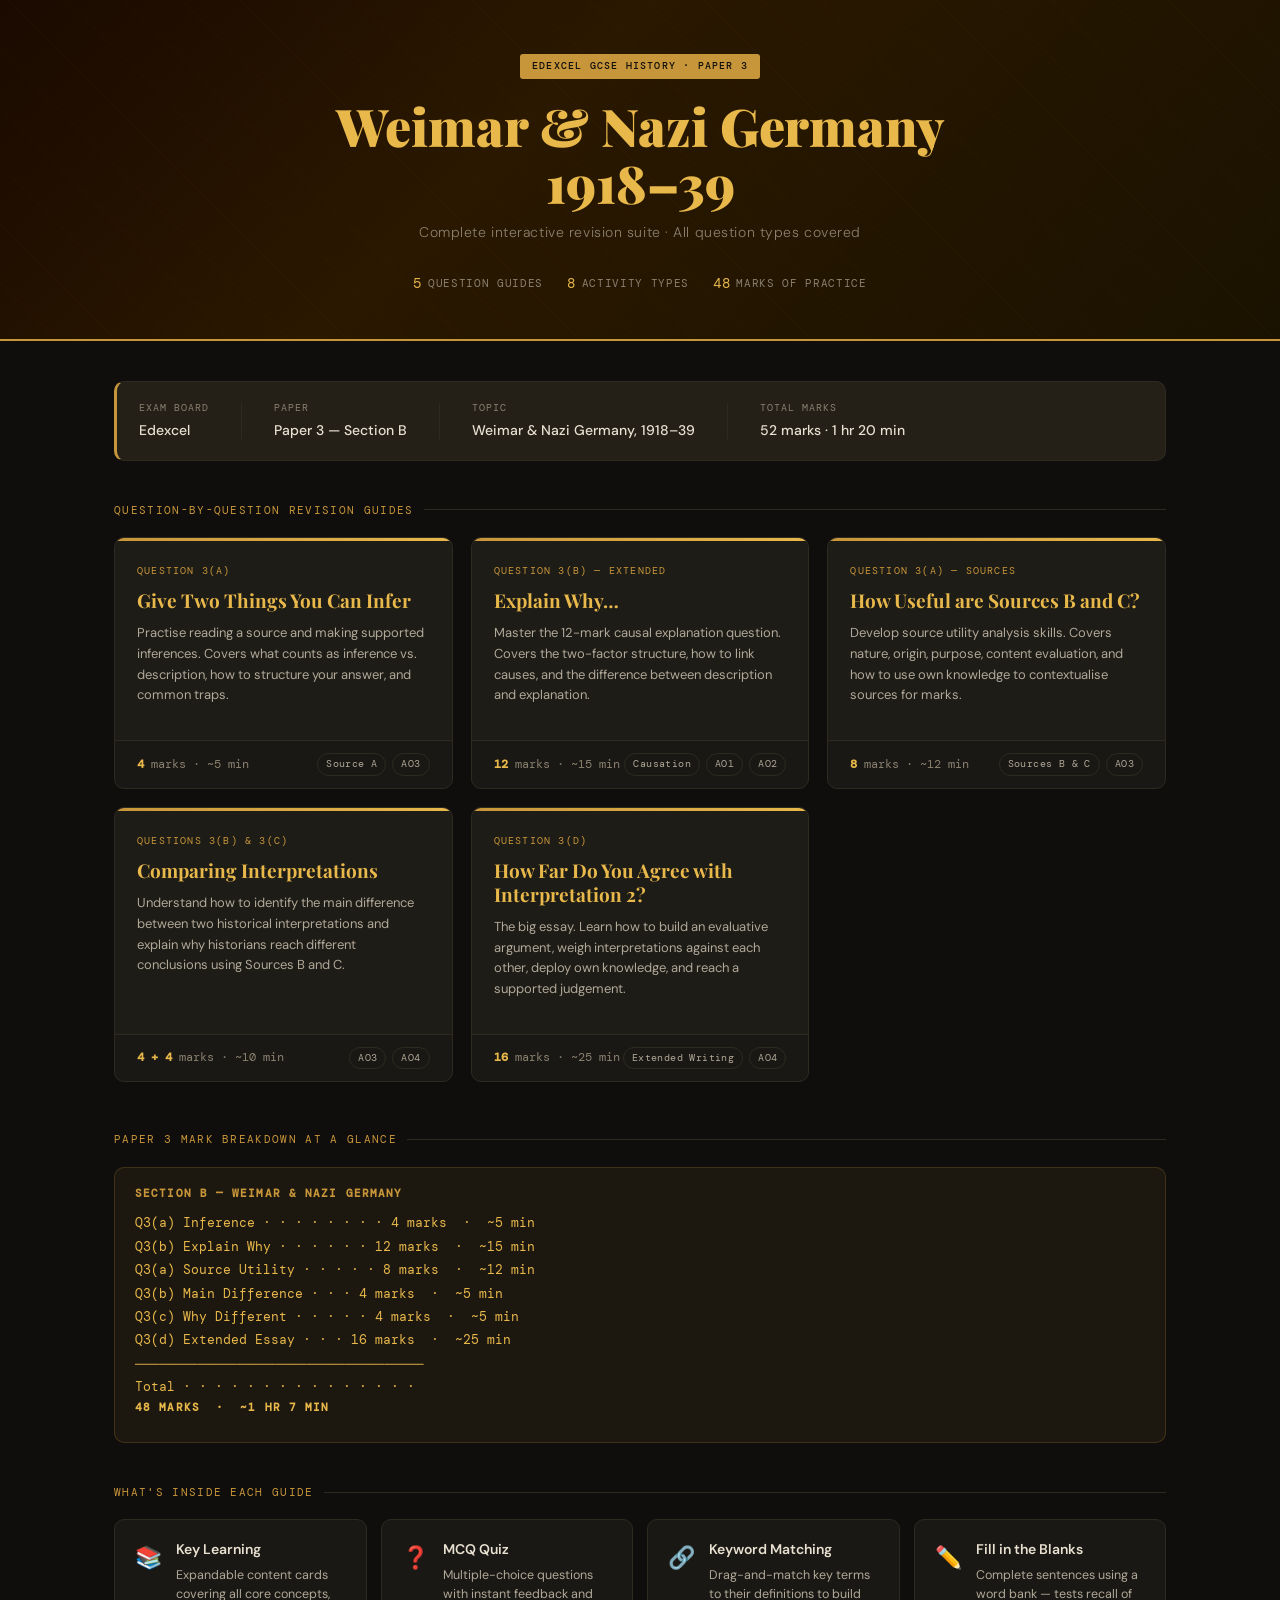
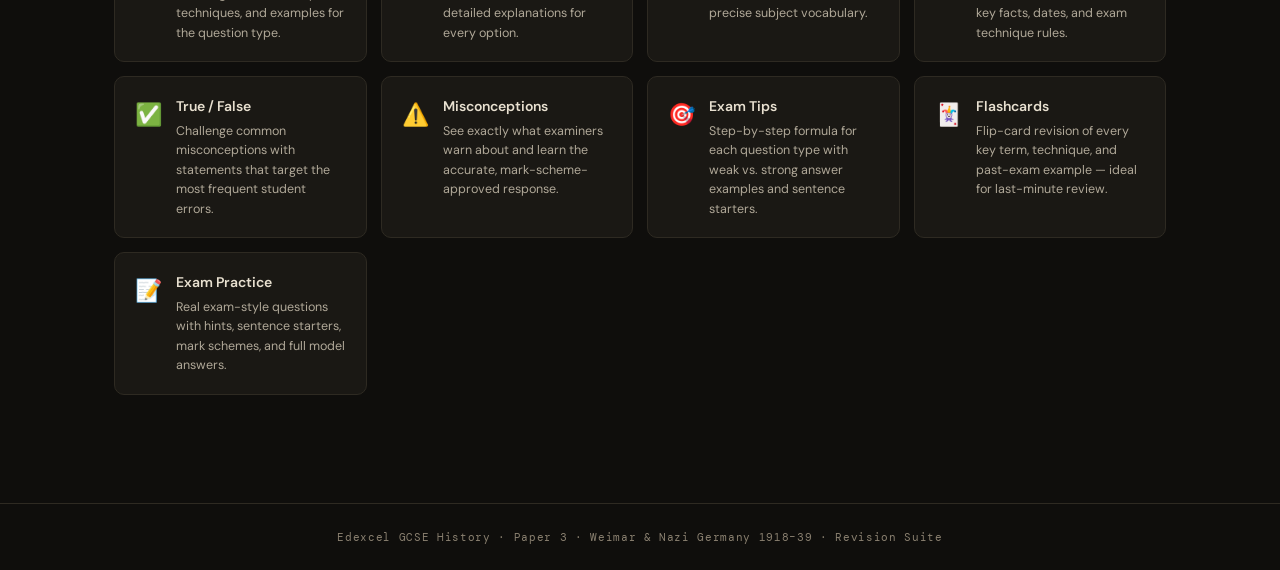
==== index.html @ b68b4e18 "initial" ====
<!doctype html>
<html lang="en">
<head>
  <meta charset="UTF-8" />
  <meta name="viewport" content="width=device-width, initial-scale=1.0" />
  <title>Weimar &amp; Nazi Germany — Revision Hub</title>
  <link rel="preconnect" href="https://fonts.googleapis.com" />
  <link rel="preconnect" href="https://fonts.gstatic.com" crossorigin />
  <link href="https://fonts.googleapis.com/css2?family=DM+Mono:wght@400;500&family=DM+Sans:wght@300;400;500;600&family=Playfair+Display:wght@700;900&display=swap" rel="stylesheet" />
  <style>
    /* ── CSS Variables (mirror stylesheet.css) ── */
    :root {
      --bg: #0f0e0c;
      --surface: #1a1814;
      --surface2: #242018;
      --border: #2e2a22;
      --accent: #c8963a;
      --accent2: #e8b84b;
      --red: #c84b31;
      --green: #2d7a4f;
      --mid: #8a8070;
      --text: #e8e0d0;
      --text-dim: #b0a898;
      --card-bg: #1e1c17;
      --radius: 10px;
      --shadow: 0 4px 24px rgba(0,0,0,.5);
    }

    *, *::before, *::after { box-sizing: border-box; margin: 0; padding: 0; }

    body {
      font-family: 'DM Sans', sans-serif;
      background: var(--bg);
      color: var(--text);
      min-height: 100vh;
      font-size: 15px;
      line-height: 1.65;
    }

    /* ── Hero Header ── */
    .hero {
      background: linear-gradient(135deg, #1a0a00 0%, #2a1800 40%, #1a1200 100%);
      border-bottom: 2px solid var(--accent);
      padding: 52px 40px 44px;
      position: relative;
      overflow: hidden;
      text-align: center;
    }

    .hero::before {
      content: '';
      position: absolute;
      inset: 0;
      background: repeating-linear-gradient(45deg, transparent, transparent 40px,
        rgba(200,150,58,.03) 40px, rgba(200,150,58,.03) 41px);
      pointer-events: none;
    }

    .hero::after {
      content: '';
      position: absolute;
      bottom: -1px;
      left: 0; right: 0;
      height: 1px;
      background: linear-gradient(90deg, transparent, var(--accent), transparent);
    }

    .hero-badge {
      display: inline-block;
      background: var(--accent);
      color: #0f0e0c;
      font-family: 'DM Mono', monospace;
      font-size: 10px;
      font-weight: 500;
      letter-spacing: .12em;
      text-transform: uppercase;
      padding: 4px 12px;
      border-radius: 3px;
      margin-bottom: 18px;
      position: relative;
    }

    .hero h1 {
      font-family: 'Playfair Display', serif;
      font-size: clamp(28px, 5vw, 52px);
      font-weight: 900;
      color: var(--accent2);
      line-height: 1.1;
      margin-bottom: 10px;
      position: relative;
    }

    .hero-sub {
      color: var(--mid);
      font-size: 14px;
      font-weight: 300;
      letter-spacing: .04em;
      position: relative;
      margin-bottom: 28px;
    }

    .hero-meta {
      display: flex;
      gap: 24px;
      justify-content: center;
      flex-wrap: wrap;
      position: relative;
    }

    .hero-stat {
      display: flex;
      align-items: center;
      gap: 6px;
      font-family: 'DM Mono', monospace;
      font-size: 11px;
      color: var(--mid);
      letter-spacing: .06em;
      text-transform: uppercase;
    }

    .hero-stat span:first-child {
      color: var(--accent2);
      font-size: 14px;
    }

    /* ── Main ── */
    main {
      max-width: 1100px;
      margin: 0 auto;
      padding: 40px 24px 60px;
    }

    /* ── Section label ── */
    .section-label {
      font-family: 'DM Mono', monospace;
      font-size: 11px;
      color: var(--accent);
      letter-spacing: .12em;
      text-transform: uppercase;
      margin-bottom: 18px;
      display: flex;
      align-items: center;
      gap: 10px;
    }

    .section-label::after {
      content: '';
      flex: 1;
      height: 1px;
      background: var(--border);
    }

    /* ── Question Cards Grid ── */
    .q-grid {
      display: grid;
      grid-template-columns: repeat(auto-fill, minmax(300px, 1fr));
      gap: 18px;
      margin-bottom: 48px;
    }

    .q-card {
      background: var(--card-bg);
      border: 1px solid var(--border);
      border-radius: var(--radius);
      overflow: hidden;
      text-decoration: none;
      color: inherit;
      display: flex;
      flex-direction: column;
      transition: border-color .2s, transform .15s, box-shadow .2s;
      position: relative;
    }

    .q-card:hover {
      border-color: var(--accent);
      transform: translateY(-3px);
      box-shadow: 0 8px 32px rgba(0,0,0,.4);
    }

    .q-card-accent {
      height: 3px;
      background: linear-gradient(90deg, var(--accent), var(--accent2));
    }

    .q-card-body {
      padding: 22px 22px 18px;
      flex: 1;
      display: flex;
      flex-direction: column;
    }

    .q-card-number {
      font-family: 'DM Mono', monospace;
      font-size: 10px;
      letter-spacing: .12em;
      text-transform: uppercase;
      color: var(--accent);
      margin-bottom: 10px;
    }

    .q-card-title {
      font-family: 'Playfair Display', serif;
      font-size: 19px;
      font-weight: 700;
      color: var(--accent2);
      line-height: 1.25;
      margin-bottom: 10px;
    }

    .q-card-desc {
      font-size: 13px;
      color: var(--text-dim);
      line-height: 1.6;
      flex: 1;
      margin-bottom: 16px;
    }

    .q-card-footer {
      display: flex;
      align-items: center;
      justify-content: space-between;
      padding: 12px 22px;
      border-top: 1px solid var(--border);
      background: rgba(0,0,0,.15);
    }

    .q-card-marks {
      font-family: 'DM Mono', monospace;
      font-size: 12px;
      color: var(--mid);
    }

    .q-card-marks strong {
      color: var(--accent2);
    }

    .q-card-tags {
      display: flex;
      gap: 6px;
      flex-wrap: wrap;
    }

    .tag {
      font-family: 'DM Mono', monospace;
      font-size: 10px;
      padding: 2px 8px;
      border-radius: 20px;
      border: 1px solid var(--border);
      color: var(--text-dim);
      letter-spacing: .04em;
    }

    .q-card-arrow {
      position: absolute;
      bottom: 14px;
      right: 20px;
      font-size: 18px;
      color: var(--accent);
      opacity: 0;
      transition: opacity .2s, transform .2s;
    }

    .q-card:hover .q-card-arrow {
      opacity: 1;
      transform: translateX(3px);
    }

    /* ── How to Use Section ── */
    .how-grid {
      display: grid;
      grid-template-columns: repeat(auto-fill, minmax(220px, 1fr));
      gap: 14px;
      margin-bottom: 48px;
    }

    .how-card {
      background: var(--surface);
      border: 1px solid var(--border);
      border-radius: var(--radius);
      padding: 18px 20px;
      display: flex;
      gap: 14px;
      align-items: flex-start;
    }

    .how-icon {
      font-size: 22px;
      flex-shrink: 0;
      margin-top: 2px;
    }

    .how-label {
      font-weight: 600;
      font-size: 14px;
      color: var(--text);
      margin-bottom: 4px;
    }

    .how-desc {
      font-size: 12.5px;
      color: var(--text-dim);
      line-height: 1.55;
    }

    /* ── Paper info banner ── */
    .paper-banner {
      background: var(--surface2);
      border: 1px solid var(--border);
      border-left: 3px solid var(--accent);
      border-radius: var(--radius);
      padding: 18px 22px;
      margin-bottom: 40px;
      display: flex;
      gap: 32px;
      flex-wrap: wrap;
      align-items: center;
    }

    .paper-banner-item {
      display: flex;
      flex-direction: column;
      gap: 2px;
    }

    .pb-label {
      font-family: 'DM Mono', monospace;
      font-size: 10px;
      color: var(--mid);
      letter-spacing: .1em;
      text-transform: uppercase;
    }

    .pb-value {
      font-size: 14px;
      font-weight: 500;
      color: var(--text);
    }

    .pb-divider {
      width: 1px;
      height: 36px;
      background: var(--border);
      flex-shrink: 0;
    }

    /* ── Formula box (reuse from stylesheet) ── */
    .formula-box {
      background: rgba(200,150,58,.08);
      border: 1px solid rgba(200,150,58,.2);
      border-radius: var(--radius);
      padding: 16px 20px;
      font-family: 'DM Mono', monospace;
      font-size: 13px;
      color: var(--accent2);
      margin-bottom: 40px;
      line-height: 1.8;
    }

    .formula-box strong {
      color: var(--accent);
      font-size: 11px;
      text-transform: uppercase;
      letter-spacing: .1em;
      display: block;
      margin-bottom: 8px;
    }

    /* ── Footer ── */
    footer {
      text-align: center;
      padding: 24px;
      border-top: 1px solid var(--border);
      font-family: 'DM Mono', monospace;
      font-size: 11px;
      color: var(--mid);
      letter-spacing: .06em;
    }

    /* ── Responsive ── */
    @media (max-width: 640px) {
      .hero { padding: 36px 16px 32px; }
      main { padding: 28px 12px 48px; }
      .paper-banner { gap: 16px; }
      .pb-divider { display: none; }
    }
  </style>
</head>
<body>

  <!-- ── Hero ── -->
  <header class="hero">
    <div class="hero-badge">Edexcel GCSE History · Paper 3</div>
    <h1>Weimar &amp; Nazi Germany<br>1918–39</h1>
    <p class="hero-sub">Complete interactive revision suite · All question types covered</p>
    <div class="hero-meta">
      <div class="hero-stat"><span>5</span><span>Question Guides</span></div>
      <div class="hero-stat"><span>8</span><span>Activity Types</span></div>
      <div class="hero-stat"><span>48</span><span>Marks of Practice</span></div>
    </div>
  </header>

  <main>

    <!-- ── Paper Info ── -->
    <div class="paper-banner">
      <div class="paper-banner-item">
        <span class="pb-label">Exam Board</span>
        <span class="pb-value">Edexcel</span>
      </div>
      <div class="pb-divider"></div>
      <div class="paper-banner-item">
        <span class="pb-label">Paper</span>
        <span class="pb-value">Paper 3 — Section B</span>
      </div>
      <div class="pb-divider"></div>
      <div class="paper-banner-item">
        <span class="pb-label">Topic</span>
        <span class="pb-value">Weimar &amp; Nazi Germany, 1918–39</span>
      </div>
      <div class="pb-divider"></div>
      <div class="paper-banner-item">
        <span class="pb-label">Total marks</span>
        <span class="pb-value">52 marks · 1 hr 20 min</span>
      </div>
    </div>

    <!-- ── Question Guides ── -->
    <div class="section-label">Question-by-Question Revision Guides</div>

    <div class="q-grid">

      <!-- Q1 -->
      <a class="q-card" href="Q1_Give_Two_Things_You_Can_Infer.html">
        <div class="q-card-accent"></div>
        <div class="q-card-body">
          <div class="q-card-number">Question 3(a)</div>
          <div class="q-card-title">Give Two Things You Can Infer</div>
          <div class="q-card-desc">Practise reading a source and making supported inferences. Covers what counts as inference vs. description, how to structure your answer, and common traps.</div>
        </div>
        <div class="q-card-footer">
          <span class="q-card-marks"><strong>4</strong> marks · ~5 min</span>
          <div class="q-card-tags">
            <span class="tag">Source A</span>
            <span class="tag">AO3</span>
          </div>
        </div>
        <span class="q-card-arrow">→</span>
      </a>

      <!-- Q2 -->
      <a class="q-card" href="Q2_Explain_Why.html">
        <div class="q-card-accent"></div>
        <div class="q-card-body">
          <div class="q-card-number">Question 3(b) — Extended</div>
          <div class="q-card-title">Explain Why…</div>
          <div class="q-card-desc">Master the 12-mark causal explanation question. Covers the two-factor structure, how to link causes, and the difference between description and explanation.</div>
        </div>
        <div class="q-card-footer">
          <span class="q-card-marks"><strong>12</strong> marks · ~15 min</span>
          <div class="q-card-tags">
            <span class="tag">Causation</span>
            <span class="tag">AO1</span>
            <span class="tag">AO2</span>
          </div>
        </div>
        <span class="q-card-arrow">→</span>
      </a>

      <!-- Q3 -->
      <a class="q-card" href="Q3a_Usefulness_of_Sources.html">
        <div class="q-card-accent"></div>
        <div class="q-card-body">
          <div class="q-card-number">Question 3(a) — Sources</div>
          <div class="q-card-title">How Useful are Sources B and C?</div>
          <div class="q-card-desc">Develop source utility analysis skills. Covers nature, origin, purpose, content evaluation, and how to use own knowledge to contextualise sources for marks.</div>
        </div>
        <div class="q-card-footer">
          <span class="q-card-marks"><strong>8</strong> marks · ~12 min</span>
          <div class="q-card-tags">
            <span class="tag">Sources B &amp; C</span>
            <span class="tag">AO3</span>
          </div>
        </div>
        <span class="q-card-arrow">→</span>
      </a>

      <!-- Q4 — current page -->
      <a class="q-card" href="Q3b_Q3c_Comparing_Interpretations.html">
        <div class="q-card-accent"></div>
        <div class="q-card-body">
          <div class="q-card-number">Questions 3(b) &amp; 3(c)</div>
          <div class="q-card-title">Comparing Interpretations</div>
          <div class="q-card-desc">Understand how to identify the main difference between two historical interpretations and explain why historians reach different conclusions using Sources B and C.</div>
        </div>
        <div class="q-card-footer">
          <span class="q-card-marks"><strong>4 + 4</strong> marks · ~10 min</span>
          <div class="q-card-tags">
            <span class="tag">AO3</span>
            <span class="tag">AO4</span>
          </div>
        </div>
        <span class="q-card-arrow">→</span>
      </a>

      <!-- Q5 -->
      <a class="q-card" href="Q3d_How_Far_Do_You_Agree.html">
        <div class="q-card-accent"></div>
        <div class="q-card-body">
          <div class="q-card-number">Question 3(d)</div>
          <div class="q-card-title">How Far Do You Agree with Interpretation 2?</div>
          <div class="q-card-desc">The big essay. Learn how to build an evaluative argument, weigh interpretations against each other, deploy own knowledge, and reach a supported judgement.</div>
        </div>
        <div class="q-card-footer">
          <span class="q-card-marks"><strong>16</strong> marks · ~25 min</span>
          <div class="q-card-tags">
            <span class="tag">Extended Writing</span>
            <span class="tag">AO4</span>
          </div>
        </div>
        <span class="q-card-arrow">→</span>
      </a>

    </div>

    <!-- ── Mark Breakdown ── -->
    <div class="section-label">Paper 3 Mark Breakdown at a Glance</div>

    <div class="formula-box">
      <strong>Section B — Weimar &amp; Nazi Germany</strong>
      Q3(a) Inference · · · · · · · · 4 marks &nbsp;·&nbsp; ~5 min<br>
      Q3(b) Explain Why · · · · · · 12 marks &nbsp;·&nbsp; ~15 min<br>
      Q3(a) Source Utility · · · · · 8 marks &nbsp;·&nbsp; ~12 min<br>
      Q3(b) Main Difference · · · 4 marks &nbsp;·&nbsp; ~5 min<br>
      Q3(c) Why Different · · · · · 4 marks &nbsp;·&nbsp; ~5 min<br>
      Q3(d) Extended Essay · · · 16 marks &nbsp;·&nbsp; ~25 min<br>
      ─────────────────────────────────────<br>
      Total · · · · · · · · · · · · · · · <strong style="color:var(--accent2)">48 marks &nbsp;·&nbsp; ~1 hr 7 min</strong>
    </div>

    <!-- ── How to Use ── -->
    <div class="section-label">What's Inside Each Guide</div>

    <div class="how-grid">
      <div class="how-card">
        <div class="how-icon">📚</div>
        <div>
          <div class="how-label">Key Learning</div>
          <div class="how-desc">Expandable content cards covering all core concepts, techniques, and examples for the question type.</div>
        </div>
      </div>
      <div class="how-card">
        <div class="how-icon">❓</div>
        <div>
          <div class="how-label">MCQ Quiz</div>
          <div class="how-desc">Multiple-choice questions with instant feedback and detailed explanations for every option.</div>
        </div>
      </div>
      <div class="how-card">
        <div class="how-icon">🔗</div>
        <div>
          <div class="how-label">Keyword Matching</div>
          <div class="how-desc">Drag-and-match key terms to their definitions to build precise subject vocabulary.</div>
        </div>
      </div>
      <div class="how-card">
        <div class="how-icon">✏️</div>
        <div>
          <div class="how-label">Fill in the Blanks</div>
          <div class="how-desc">Complete sentences using a word bank — tests recall of key facts, dates, and exam technique rules.</div>
        </div>
      </div>
      <div class="how-card">
        <div class="how-icon">✅</div>
        <div>
          <div class="how-label">True / False</div>
          <div class="how-desc">Challenge common misconceptions with statements that target the most frequent student errors.</div>
        </div>
      </div>
      <div class="how-card">
        <div class="how-icon">⚠️</div>
        <div>
          <div class="how-label">Misconceptions</div>
          <div class="how-desc">See exactly what examiners warn about and learn the accurate, mark-scheme-approved response.</div>
        </div>
      </div>
      <div class="how-card">
        <div class="how-icon">🎯</div>
        <div>
          <div class="how-label">Exam Tips</div>
          <div class="how-desc">Step-by-step formula for each question type with weak vs. strong answer examples and sentence starters.</div>
        </div>
      </div>
      <div class="how-card">
        <div class="how-icon">🃏</div>
        <div>
          <div class="how-label">Flashcards</div>
          <div class="how-desc">Flip-card revision of every key term, technique, and past-exam example — ideal for last-minute review.</div>
        </div>
      </div>
      <div class="how-card">
        <div class="how-icon">📝</div>
        <div>
          <div class="how-label">Exam Practice</div>
          <div class="how-desc">Real exam-style questions with hints, sentence starters, mark schemes, and full model answers.</div>
        </div>
      </div>
    </div>

  </main>

  <footer>
    Edexcel GCSE History · Paper 3 · Weimar &amp; Nazi Germany 1918–39 · Revision Suite
  </footer>

</body>
</html>
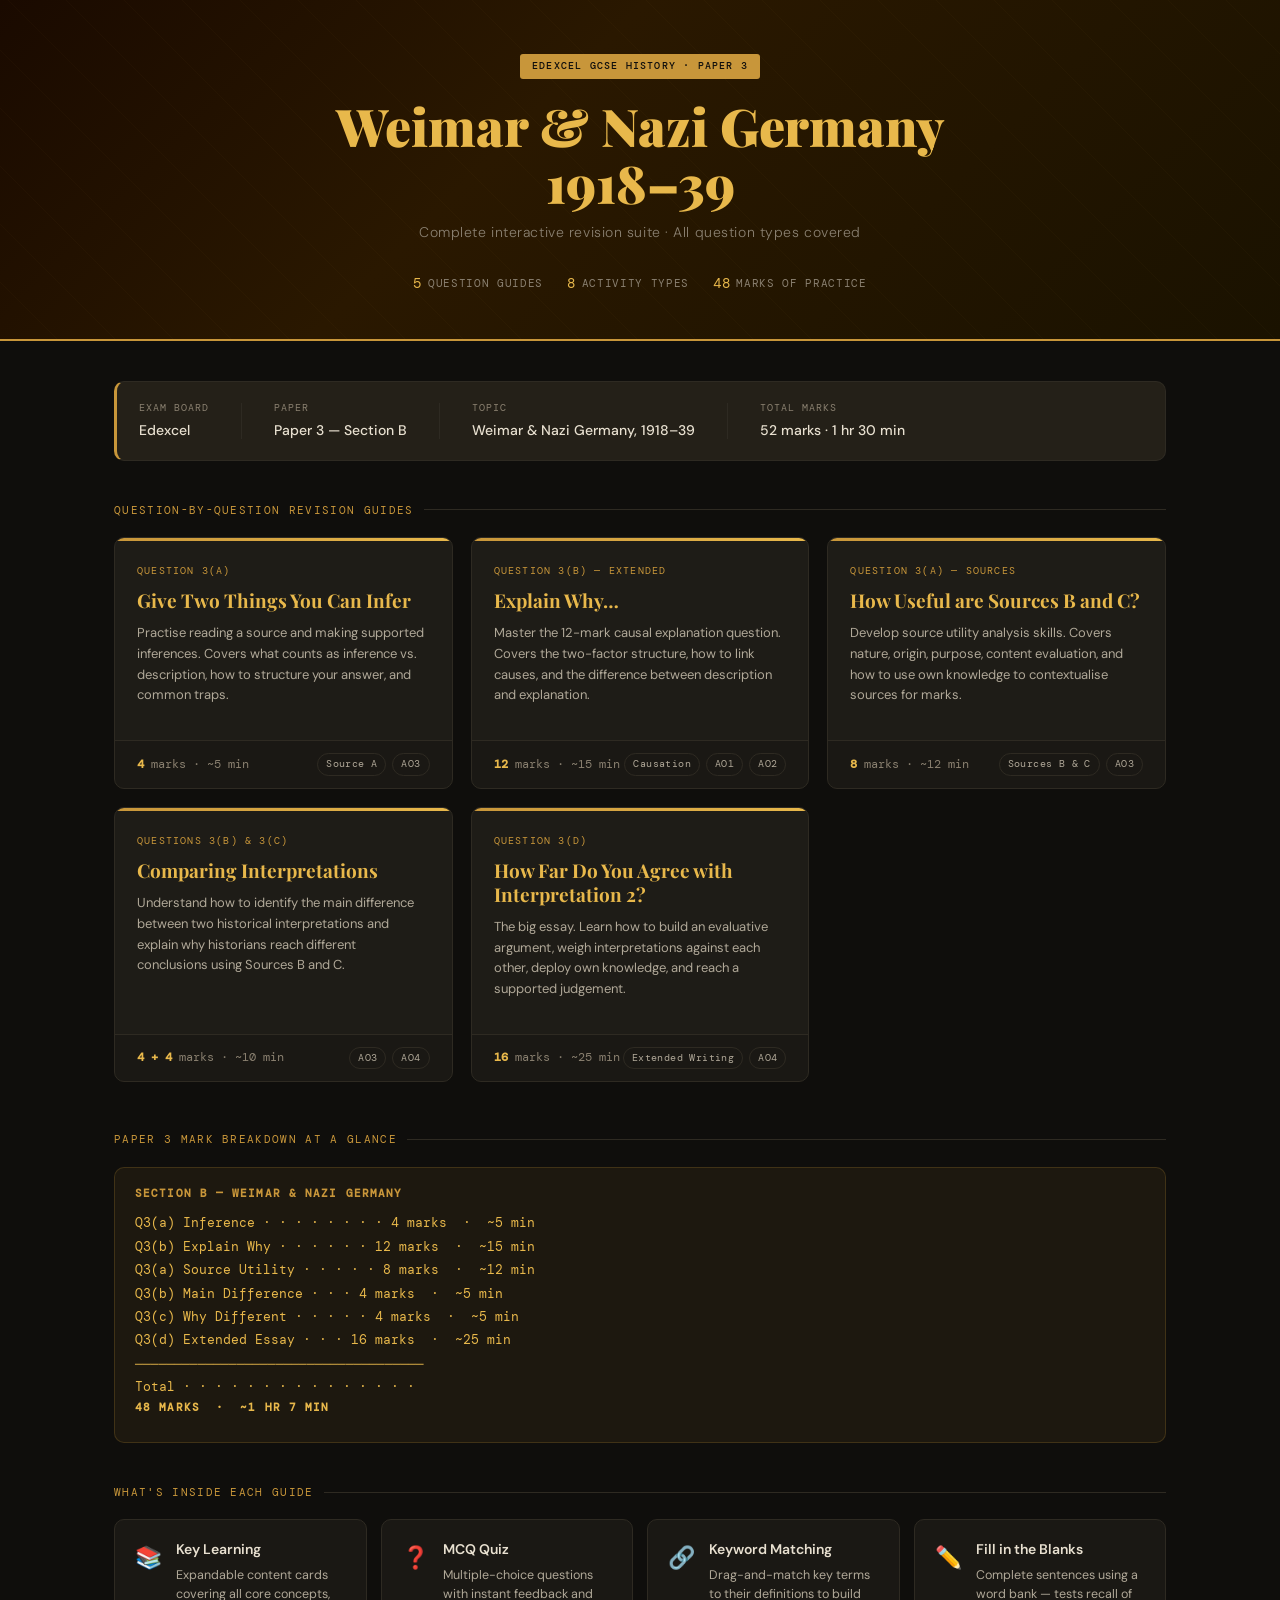
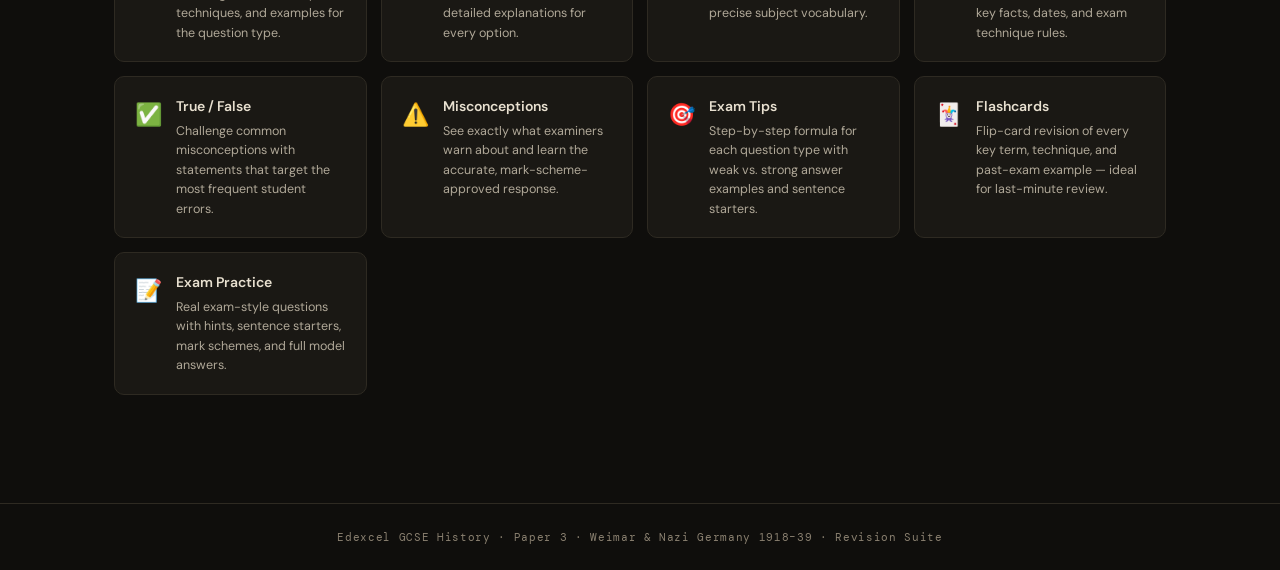
==== commit 830397fd: "Changing the para" ====
--- a/index.html
+++ b/index.html
@@ -1,12 +1,15 @@
 <!doctype html>
 <html lang="en">
+
 <head>
   <meta charset="UTF-8" />
   <meta name="viewport" content="width=device-width, initial-scale=1.0" />
   <title>Weimar &amp; Nazi Germany — Revision Hub</title>
   <link rel="preconnect" href="https://fonts.googleapis.com" />
   <link rel="preconnect" href="https://fonts.gstatic.com" crossorigin />
-  <link href="https://fonts.googleapis.com/css2?family=DM+Mono:wght@400;500&family=DM+Sans:wght@300;400;500;600&family=Playfair+Display:wght@700;900&display=swap" rel="stylesheet" />
+  <link
+    href="https://fonts.googleapis.com/css2?family=DM+Mono:wght@400;500&family=DM+Sans:wght@300;400;500;600&family=Playfair+Display:wght@700;900&display=swap"
+    rel="stylesheet" />
   <style>
     /* ── CSS Variables (mirror stylesheet.css) ── */
     :root {
@@ -23,10 +26,16 @@
       --text-dim: #b0a898;
       --card-bg: #1e1c17;
       --radius: 10px;
-      --shadow: 0 4px 24px rgba(0,0,0,.5);
-    }
-
-    *, *::before, *::after { box-sizing: border-box; margin: 0; padding: 0; }
+      --shadow: 0 4px 24px rgba(0, 0, 0, .5);
+    }
+
+    *,
+    *::before,
+    *::after {
+      box-sizing: border-box;
+      margin: 0;
+      padding: 0;
+    }
 
     body {
       font-family: 'DM Sans', sans-serif;
@@ -52,7 +61,7 @@
       position: absolute;
       inset: 0;
       background: repeating-linear-gradient(45deg, transparent, transparent 40px,
-        rgba(200,150,58,.03) 40px, rgba(200,150,58,.03) 41px);
+          rgba(200, 150, 58, .03) 40px, rgba(200, 150, 58, .03) 41px);
       pointer-events: none;
     }
 
@@ -60,7 +69,8 @@
       content: '';
       position: absolute;
       bottom: -1px;
-      left: 0; right: 0;
+      left: 0;
+      right: 0;
       height: 1px;
       background: linear-gradient(90deg, transparent, var(--accent), transparent);
     }
@@ -174,7 +184,7 @@
     .q-card:hover {
       border-color: var(--accent);
       transform: translateY(-3px);
-      box-shadow: 0 8px 32px rgba(0,0,0,.4);
+      box-shadow: 0 8px 32px rgba(0, 0, 0, .4);
     }
 
     .q-card-accent {
@@ -221,7 +231,7 @@
       justify-content: space-between;
       padding: 12px 22px;
       border-top: 1px solid var(--border);
-      background: rgba(0,0,0,.15);
+      background: rgba(0, 0, 0, .15);
     }
 
     .q-card-marks {
@@ -345,8 +355,8 @@
 
     /* ── Formula box (reuse from stylesheet) ── */
     .formula-box {
-      background: rgba(200,150,58,.08);
-      border: 1px solid rgba(200,150,58,.2);
+      background: rgba(200, 150, 58, .08);
+      border: 1px solid rgba(200, 150, 58, .2);
       border-radius: var(--radius);
       padding: 16px 20px;
       font-family: 'DM Mono', monospace;
@@ -378,13 +388,25 @@
 
     /* ── Responsive ── */
     @media (max-width: 640px) {
-      .hero { padding: 36px 16px 32px; }
-      main { padding: 28px 12px 48px; }
-      .paper-banner { gap: 16px; }
-      .pb-divider { display: none; }
+      .hero {
+        padding: 36px 16px 32px;
+      }
+
+      main {
+        padding: 28px 12px 48px;
+      }
+
+      .paper-banner {
+        gap: 16px;
+      }
+
+      .pb-divider {
+        display: none;
+      }
     }
   </style>
 </head>
+
 <body>
 
   <!-- ── Hero ── -->
@@ -420,7 +442,7 @@
       <div class="pb-divider"></div>
       <div class="paper-banner-item">
         <span class="pb-label">Total marks</span>
-        <span class="pb-value">52 marks · 1 hr 20 min</span>
+        <span class="pb-value">52 marks · 1 hr 30 min</span>
       </div>
     </div>
 
@@ -435,7 +457,8 @@
         <div class="q-card-body">
           <div class="q-card-number">Question 3(a)</div>
           <div class="q-card-title">Give Two Things You Can Infer</div>
-          <div class="q-card-desc">Practise reading a source and making supported inferences. Covers what counts as inference vs. description, how to structure your answer, and common traps.</div>
+          <div class="q-card-desc">Practise reading a source and making supported inferences. Covers what counts as
+            inference vs. description, how to structure your answer, and common traps.</div>
         </div>
         <div class="q-card-footer">
           <span class="q-card-marks"><strong>4</strong> marks · ~5 min</span>
@@ -453,7 +476,8 @@
         <div class="q-card-body">
           <div class="q-card-number">Question 3(b) — Extended</div>
           <div class="q-card-title">Explain Why…</div>
-          <div class="q-card-desc">Master the 12-mark causal explanation question. Covers the two-factor structure, how to link causes, and the difference between description and explanation.</div>
+          <div class="q-card-desc">Master the 12-mark causal explanation question. Covers the two-factor structure, how
+            to link causes, and the difference between description and explanation.</div>
         </div>
         <div class="q-card-footer">
           <span class="q-card-marks"><strong>12</strong> marks · ~15 min</span>
@@ -472,7 +496,8 @@
         <div class="q-card-body">
           <div class="q-card-number">Question 3(a) — Sources</div>
           <div class="q-card-title">How Useful are Sources B and C?</div>
-          <div class="q-card-desc">Develop source utility analysis skills. Covers nature, origin, purpose, content evaluation, and how to use own knowledge to contextualise sources for marks.</div>
+          <div class="q-card-desc">Develop source utility analysis skills. Covers nature, origin, purpose, content
+            evaluation, and how to use own knowledge to contextualise sources for marks.</div>
         </div>
         <div class="q-card-footer">
           <span class="q-card-marks"><strong>8</strong> marks · ~12 min</span>
@@ -490,7 +515,8 @@
         <div class="q-card-body">
           <div class="q-card-number">Questions 3(b) &amp; 3(c)</div>
           <div class="q-card-title">Comparing Interpretations</div>
-          <div class="q-card-desc">Understand how to identify the main difference between two historical interpretations and explain why historians reach different conclusions using Sources B and C.</div>
+          <div class="q-card-desc">Understand how to identify the main difference between two historical interpretations
+            and explain why historians reach different conclusions using Sources B and C.</div>
         </div>
         <div class="q-card-footer">
           <span class="q-card-marks"><strong>4 + 4</strong> marks · ~10 min</span>
@@ -508,7 +534,8 @@
         <div class="q-card-body">
           <div class="q-card-number">Question 3(d)</div>
           <div class="q-card-title">How Far Do You Agree with Interpretation 2?</div>
-          <div class="q-card-desc">The big essay. Learn how to build an evaluative argument, weigh interpretations against each other, deploy own knowledge, and reach a supported judgement.</div>
+          <div class="q-card-desc">The big essay. Learn how to build an evaluative argument, weigh interpretations
+            against each other, deploy own knowledge, and reach a supported judgement.</div>
         </div>
         <div class="q-card-footer">
           <span class="q-card-marks"><strong>16</strong> marks · ~25 min</span>
@@ -534,7 +561,8 @@
       Q3(c) Why Different · · · · · 4 marks &nbsp;·&nbsp; ~5 min<br>
       Q3(d) Extended Essay · · · 16 marks &nbsp;·&nbsp; ~25 min<br>
       ─────────────────────────────────────<br>
-      Total · · · · · · · · · · · · · · · <strong style="color:var(--accent2)">48 marks &nbsp;·&nbsp; ~1 hr 7 min</strong>
+      Total · · · · · · · · · · · · · · · <strong style="color:var(--accent2)">48 marks &nbsp;·&nbsp; ~1 hr 7
+        min</strong>
     </div>
 
     <!-- ── How to Use ── -->
@@ -545,14 +573,16 @@
         <div class="how-icon">📚</div>
         <div>
           <div class="how-label">Key Learning</div>
-          <div class="how-desc">Expandable content cards covering all core concepts, techniques, and examples for the question type.</div>
+          <div class="how-desc">Expandable content cards covering all core concepts, techniques, and examples for the
+            question type.</div>
         </div>
       </div>
       <div class="how-card">
         <div class="how-icon">❓</div>
         <div>
           <div class="how-label">MCQ Quiz</div>
-          <div class="how-desc">Multiple-choice questions with instant feedback and detailed explanations for every option.</div>
+          <div class="how-desc">Multiple-choice questions with instant feedback and detailed explanations for every
+            option.</div>
         </div>
       </div>
       <div class="how-card">
@@ -566,42 +596,48 @@
         <div class="how-icon">✏️</div>
         <div>
           <div class="how-label">Fill in the Blanks</div>
-          <div class="how-desc">Complete sentences using a word bank — tests recall of key facts, dates, and exam technique rules.</div>
+          <div class="how-desc">Complete sentences using a word bank — tests recall of key facts, dates, and exam
+            technique rules.</div>
         </div>
       </div>
       <div class="how-card">
         <div class="how-icon">✅</div>
         <div>
           <div class="how-label">True / False</div>
-          <div class="how-desc">Challenge common misconceptions with statements that target the most frequent student errors.</div>
+          <div class="how-desc">Challenge common misconceptions with statements that target the most frequent student
+            errors.</div>
         </div>
       </div>
       <div class="how-card">
         <div class="how-icon">⚠️</div>
         <div>
           <div class="how-label">Misconceptions</div>
-          <div class="how-desc">See exactly what examiners warn about and learn the accurate, mark-scheme-approved response.</div>
+          <div class="how-desc">See exactly what examiners warn about and learn the accurate, mark-scheme-approved
+            response.</div>
         </div>
       </div>
       <div class="how-card">
         <div class="how-icon">🎯</div>
         <div>
           <div class="how-label">Exam Tips</div>
-          <div class="how-desc">Step-by-step formula for each question type with weak vs. strong answer examples and sentence starters.</div>
+          <div class="how-desc">Step-by-step formula for each question type with weak vs. strong answer examples and
+            sentence starters.</div>
         </div>
       </div>
       <div class="how-card">
         <div class="how-icon">🃏</div>
         <div>
           <div class="how-label">Flashcards</div>
-          <div class="how-desc">Flip-card revision of every key term, technique, and past-exam example — ideal for last-minute review.</div>
+          <div class="how-desc">Flip-card revision of every key term, technique, and past-exam example — ideal for
+            last-minute review.</div>
         </div>
       </div>
       <div class="how-card">
         <div class="how-icon">📝</div>
         <div>
           <div class="how-label">Exam Practice</div>
-          <div class="how-desc">Real exam-style questions with hints, sentence starters, mark schemes, and full model answers.</div>
+          <div class="how-desc">Real exam-style questions with hints, sentence starters, mark schemes, and full model
+            answers.</div>
         </div>
       </div>
     </div>
@@ -613,4 +649,5 @@
   </footer>
 
 </body>
-</html>
+
+</html>
